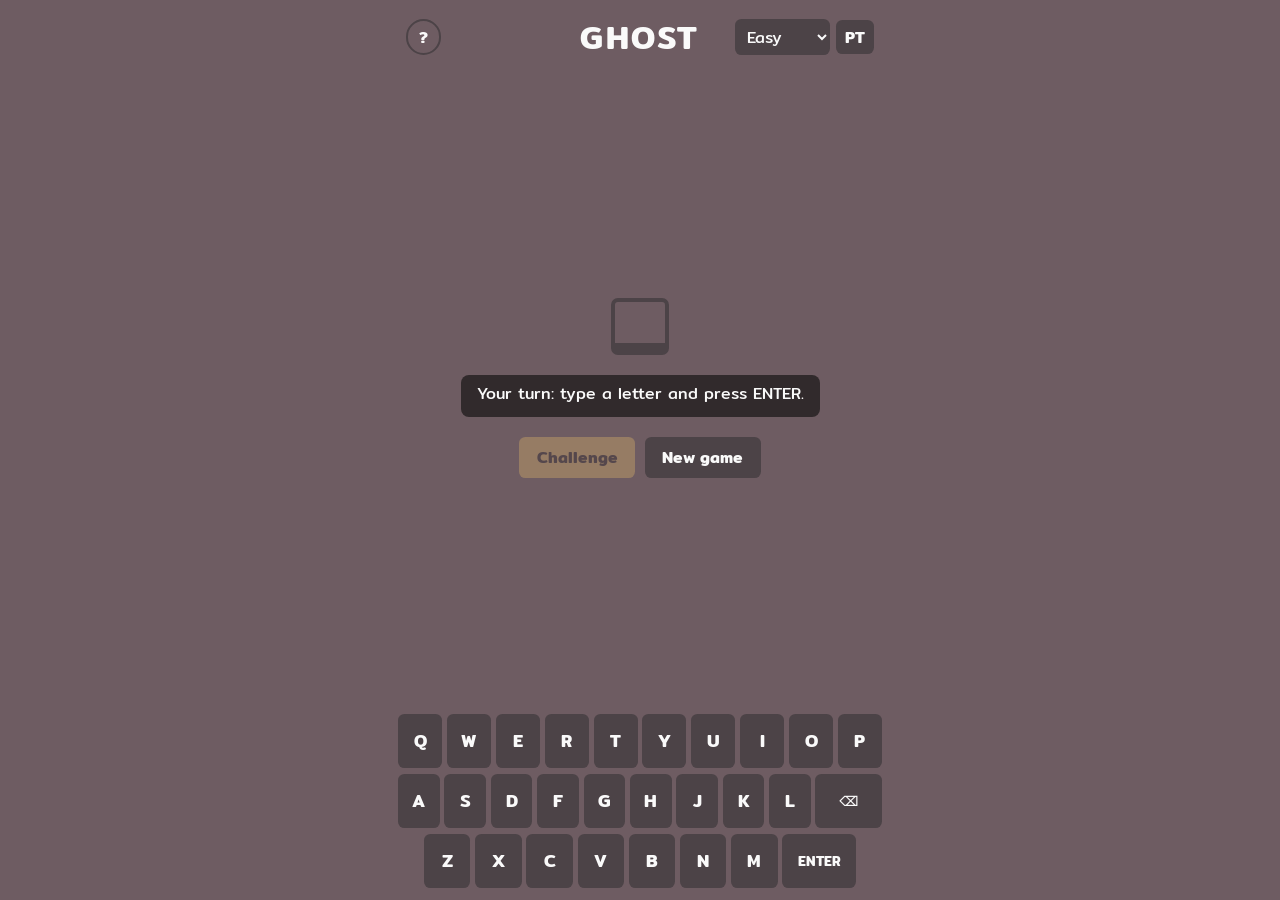
==== docs/en/index.html @ ae569a4e "Versão em inglês em /en/ - dicionário em inglês: 50k palavras mais frequentes ∩ wamerican (29.375 pa" ====
<!DOCTYPE html>
<html lang="en">
<head>
    <meta charset="UTF-8">
    <meta name="viewport" content="width=device-width, initial-scale=1">
    <title>Ghost</title>
    <link rel="icon" href="data:image/svg+xml,%3Csvg xmlns=%22http://www.w3.org/2000/svg%22 viewBox=%220 0 100 100%22%3E%3Crect width=%22100%22 height=%22100%22 rx=%2216%22 fill=%22%233aa394%22/%3E%3Ctext x=%2250%22 y=%2272%22 font-size=%2264%22 font-family=%22sans-serif%22 font-weight=%22bold%22 text-anchor=%22middle%22 fill=%22%23fafafa%22%3EG%3C/text%3E%3C/svg%3E">
    <link rel="preconnect" href="https://fonts.googleapis.com">
    <link rel="preconnect" href="https://fonts.gstatic.com" crossorigin>
    <link href="https://fonts.googleapis.com/css2?family=Mitr:wght@400;600&display=swap" rel="stylesheet">
    <link rel="stylesheet" href="../style.css">
</head>
<body>
    <header>
        <div class="cantos">
            <button class="ajuda" id="abrir-regras" aria-label="How to play">?</button>
        </div>
        <h1>Ghost</h1>
        <div class="cantos">
            <select id="nivel" aria-label="Difficulty">
                <option value="facil">Easy</option>
                <option value="medio">Medium</option>
                <option value="dificil">Hard</option>
            </select>
            <a class="idioma" href="../" hreflang="pt-BR" aria-label="Versão em português">PT</a>
        </div>
    </header>

    <main>
        <div id="tiles" aria-live="polite"></div>
        <div id="status">Loading dictionary…</div>
        <div class="acoes">
            <button id="adicionar" hidden>Add to dictionary</button>
            <button id="desafiar" disabled>Challenge</button>
            <button id="novo">New game</button>
        </div>
    </main>

    <div id="teclado" class="desligado"></div>

    <dialog id="regras">
        <h2>How to play</h2>
        <p>You and the AI take turns adding one letter. Whoever completes a word of 4 or more letters loses.</p>
        <div class="exemplo">
            <div class="tile voce">h</div><div class="tile ia">o</div><div class="tile voce">m</div><div class="tile ia">e</div>
        </div>
        <p>Your letters are yellow and the AI's are green. Here the AI completed "home" and lost.</p>
        <p>Bluffing is allowed: you can play a letter that doesn't start any word.
           If you suspect the AI, press <b>Challenge</b>: it has to show a word that starts with the letters on screen.
           If it does, you lose; if it was bluffing, you win.</p>
        <p>The AI can challenge you too. Then type the rest of a word and press ENTER.</p>
        <form method="dialog"><button>Got it</button></form>
    </dialog>

    <script src="../main.js"></script>
    <script src="ghost.js"></script>
</body>
</html>
---- docs/style.css ----
:root {
    --fundo: #6e5c62;
    --borda: #4c4347;
    --escuro: #312a2c;
    --ia: #3aa394;
    --voce: #d3ad69;
    --texto: #fafafa;
    --tile: 3.6rem;
}
* { box-sizing: border-box; }
html, body { height: 100%; }
body {
    margin: 0;
    background: var(--fundo);
    color: var(--texto);
    font-family: "Mitr", system-ui, sans-serif;
    display: flex;
    flex-direction: column;
    align-items: center;
    -webkit-tap-highlight-color: transparent;
}
button, select { font: inherit; color: inherit; }
button:focus-visible, select:focus-visible { outline: 3px solid var(--voce); outline-offset: 2px; }

/* cabeçalho */
header {
    width: 100%;
    max-width: 500px;
    padding: 0.75rem 1rem;
    display: grid;
    grid-template-columns: minmax(0, 1fr) auto minmax(0, 1fr);
    align-items: center;
}
h1 {
    margin: 0 0.5rem;
    font-size: clamp(1.4rem, 7vw, 2rem);
    font-weight: 600;
    text-transform: uppercase;
    letter-spacing: 0.08em;
}
.cantos { display: flex; gap: 0.4rem; min-width: 0; }
.cantos:first-child { justify-self: start; }
.ajuda {
    width: 2.2rem; height: 2.2rem;
    border-radius: 50%;
    border: 0.125em solid var(--borda);
    background: transparent;
    font-weight: 600;
    cursor: pointer;
}
#nivel {
    justify-self: end;
    background: var(--borda);
    border: none;
    border-radius: 0.4rem;
    padding: 0.3rem 0.5rem;
    cursor: pointer;
}

/* tabuleiro */
main {
    flex: 1;
    width: 100%;
    max-width: 500px;
    padding: 0 1rem;
    display: flex;
    flex-direction: column;
    align-items: center;
    justify-content: center;
    gap: 1.25rem;
}
#tiles {
    display: flex;
    gap: 0.3rem;
    justify-content: center;
    --tile: min(3.6rem, calc((100vw - 2rem) / var(--n, 6) - 0.3rem));
}
.tile {
    width: var(--tile);
    height: var(--tile);
    border-radius: 12%;
    border: 0.125em solid var(--borda);
    display: grid;
    place-items: center;
    font-size: calc(var(--tile) * 0.6);
    font-weight: 600;
    text-transform: uppercase;
    line-height: 1;
}
.tile.voce { background: var(--voce); border-color: var(--voce); color: var(--escuro); }
.tile.ia { background: var(--ia); border-color: var(--ia); }
.tile.revelado { border-style: dashed; border-color: var(--texto); }
.tile.editando { border-bottom-width: 0.35em; }
.tile.defesa { border-color: var(--voce); }
.tile.novo { animation: flip 250ms ease-in; }
.tile.pulo { animation: pulo 120ms ease-out; }
@keyframes flip { 0% { transform: rotateX(90deg); } 100% { transform: rotateX(0); } }
@keyframes pulo { 50% { transform: scale(1.08); } }

#status {
    min-height: 2.6rem;
    max-width: 100%;
    padding: 0.5rem 1rem;
    border-radius: 0.5rem;
    background: var(--escuro);
    text-align: center;
    line-height: 1.4;
}
.acoes { display: flex; gap: 0.6rem; flex-wrap: wrap; justify-content: center; }
.acoes button {
    border: none;
    border-radius: 0.4rem;
    padding: 0.5rem 1.1rem;
    background: var(--borda);
    font-weight: 600;
    cursor: pointer;
}
.acoes #desafiar { background: var(--voce); color: var(--escuro); }
.acoes button:disabled { opacity: 0.4; cursor: default; }

/* teclado */
#teclado {
    width: 100%;
    max-width: 500px;
    padding: 0.75rem 0.5rem calc(0.75rem + env(safe-area-inset-bottom, 0px));
    display: flex;
    flex-direction: column;
    gap: 0.35rem;
}
.linha { display: flex; gap: 0.3rem; justify-content: center; }
.tecla {
    flex: 1;
    max-width: 2.9rem;
    height: 3.4rem;
    border: none;
    border-radius: 0.4rem;
    background: var(--borda);
    font-size: 1.1rem;
    font-weight: 600;
    text-transform: uppercase;
    cursor: pointer;
    padding: 0;
}
.tecla.larga { flex: 1.6; max-width: 4.6rem; font-size: 0.85rem; }
.linha.acentos .tecla { height: 2.6rem; font-size: 1rem; background: var(--escuro); }
.tecla:active { filter: brightness(1.2); }
#teclado.desligado .tecla { opacity: 0.4; pointer-events: none; }

/* regras */
dialog {
    max-width: min(28rem, calc(100vw - 2rem));
    border-radius: 0.75rem;
    background: var(--fundo);
    border: 0.125em solid var(--borda);
    color: var(--texto);
    padding: 1.5rem;
    line-height: 1.5;
}
dialog::backdrop { background: rgb(0 0 0 / 0.5); }
dialog h2 { margin: 0 0 0.75rem; font-size: 1.3rem; }
dialog p { margin: 0 0 0.75rem; }
dialog .exemplo { display: flex; gap: 0.25rem; margin-bottom: 0.75rem; --tile: 2.2rem; }
dialog input {
    width: 100%;
    font: inherit;
    font-size: 1.1rem;
    padding: 0.5rem 0.7rem;
    border-radius: 0.4rem;
    border: 0.125em solid var(--borda);
    background: var(--escuro);
    color: var(--texto);
    margin-bottom: 0.75rem;
}
dialog .linha-botoes { display: flex; gap: 0.5rem; }
dialog button.secundario { background: var(--borda); }
#sugestao-resultado { min-height: 1.5rem; }
dialog button {
    border: none; border-radius: 0.4rem; padding: 0.5rem 1.1rem;
    background: var(--ia); font-weight: 600; cursor: pointer;
}

@media (prefers-reduced-motion: reduce) {
    .tile.novo, .tile.pulo { animation: none; }
}

/* idioma */
.cantos:last-child { justify-self: end; align-items: center; }
.idioma {
    background: var(--borda);
    border-radius: 0.4rem;
    padding: 0.3rem 0.55rem;
    color: var(--texto);
    text-decoration: none;
    font-weight: 600;
}

/* celular: cabeçalho mais compacto para o título não encostar no seletor */
@media (max-width: 480px) {
    h1 { font-size: 1.4rem; }
    #nivel, .idioma { font-size: 0.85rem; padding: 0.25rem 0.4rem; }
}
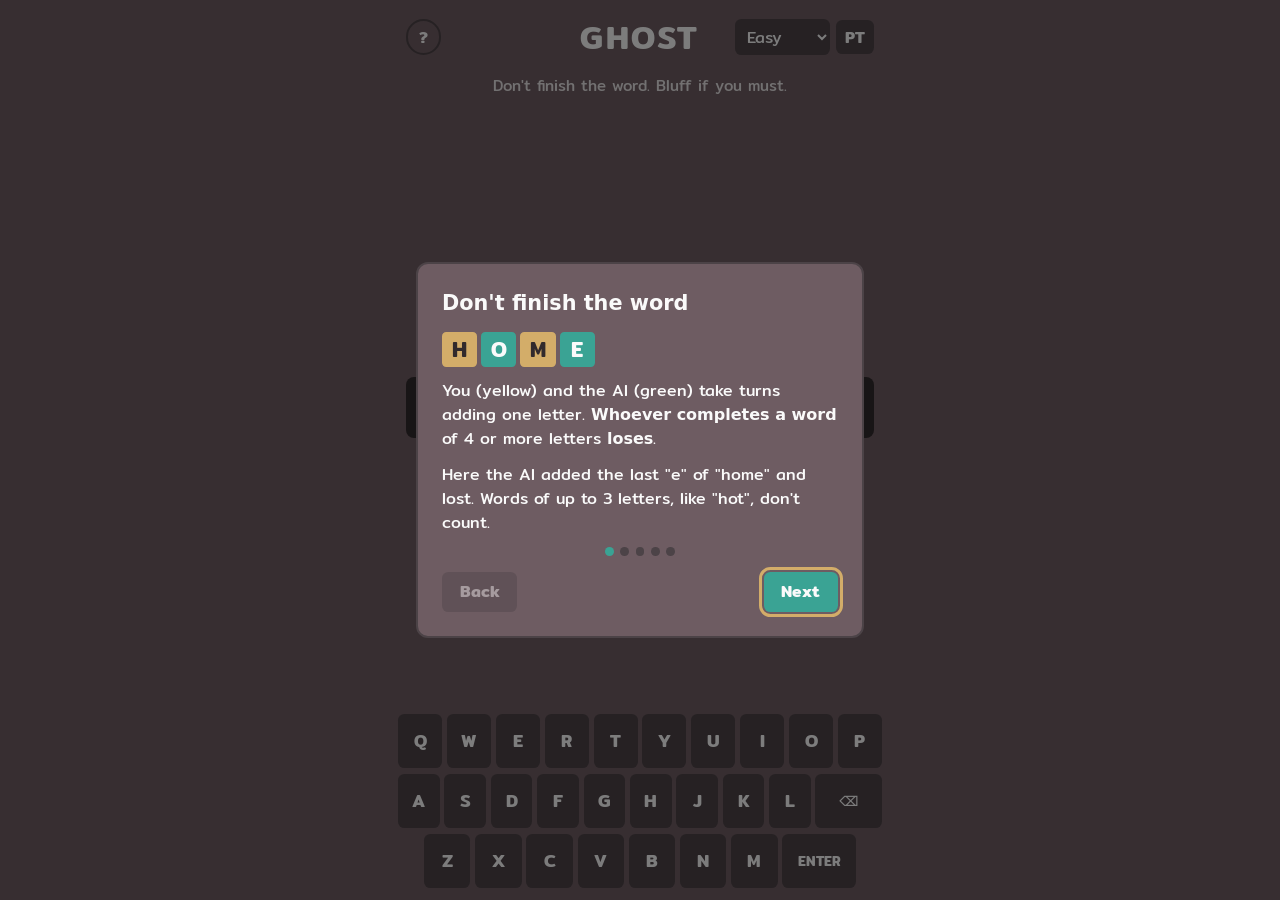
==== commit 677d22c1: "Guia de como jogar em passos (PT e EN) - guia de 5 cartões com exemplos em tiles: não completar pala" ====
--- a/docs/en/index.html
+++ b/docs/en/index.html
@@ -25,31 +25,49 @@
             <a class="idioma" href="../" hreflang="pt-BR" aria-label="Versão em português">PT</a>
         </div>
     </header>
+    <p class="lema">Don't finish the word. Bluff if you must.</p>
 
     <main>
         <div id="tiles" aria-live="polite"></div>
         <div id="status">Loading dictionary…</div>
         <div class="acoes">
             <button id="adicionar" hidden>Add to dictionary</button>
-            <button id="desafiar" disabled>Challenge</button>
+            <button id="desafiar" disabled title="The AI must show a word starting with these letters">Challenge</button>
             <button id="novo">New game</button>
         </div>
     </main>
 
     <div id="teclado" class="desligado"></div>
 
-    <dialog id="regras">
-        <h2>How to play</h2>
-        <p>You and the AI take turns adding one letter. Whoever completes a word of 4 or more letters loses.</p>
-        <div class="exemplo">
-            <div class="tile voce">h</div><div class="tile ia">o</div><div class="tile voce">m</div><div class="tile ia">e</div>
+    <dialog id="regras" aria-label="How to play">
+        <section class="passo">
+            <h2>Don't finish the word</h2>
+            <div class="exemplo"><div class="tile voce">h</div><div class="tile ia">o</div><div class="tile voce">m</div><div class="tile ia">e</div></div>
+            <p>You (yellow) and the AI (green) take turns adding one letter. <b>Whoever completes a word</b> of 4 or more letters <b>loses</b>.</p><p>Here the AI added the last "e" of "home" and lost. Words of up to 3 letters, like "hot", don't count.</p>
+        </section>
+        <section class="passo" hidden>
+            <h2>Every letter must lead to a word</h2>
+            <div class="exemplo"><div class="tile voce">h</div><div class="tile ia">o</div><div class="tile voce">u</div><div class="tile ia revelado">q</div></div>
+            <p>The letters on screen must be <b>the start of some real word</b>.</p><p>"hou" can become "house", "hour", "hours"… but "houq" doesn't start any word.</p>
+        </section>
+        <section class="passo" hidden>
+            <h2>Bluffing</h2>
+            <div class="exemplo"><div class="tile voce">h</div><div class="tile ia">o</div><div class="tile voce">u</div><div class="tile ia">q</div></div>
+            <p>Even so, you can play a letter that leads to no word, <b>pretending you have one in mind</b>. That's a bluff.</p><p>The AI bluffs too, especially when it sees it's losing.</p>
+        </section>
+        <section class="passo" hidden>
+            <h2>Challenge</h2>
+            <p>Suspicious of the AI? Press <b>Challenge</b>. It has to show a word that starts with the letters on screen:</p><ul><li>if it does, <b>you lose</b>;</li><li>if it was bluffing, <b>you win</b>.</li></ul><p>The AI can challenge you too. Then type the rest of the word you had in mind and press ENTER.</p>
+        </section>
+        <section class="passo" hidden>
+            <h2>Levels & dictionary</h2>
+            <p><b>Easy</b>, <b>Medium</b> and <b>Hard</b> change how many moves ahead the AI looks, how many words it knows and how much it bluffs.</p><p class="fonte">Dictionary: the 50,000 most frequent words in movie subtitles (<a href="https://github.com/hermitdave/FrequencyWords" target="_blank" rel="noopener">FrequencyWords</a>, built from OpenSubtitles), keeping only those in the <a href="http://wordlist.aspell.net/" target="_blank" rel="noopener">SCOWL</a> American English word list (wamerican), with 4 or more letters.</p>
+        </section>
+        <div class="pontos" aria-hidden="true"></div>
+        <div class="linha-botoes guia-botoes">
+            <button type="button" class="secundario" id="guia-voltar">Back</button>
+            <button type="button" id="guia-proximo" data-proximo="Next" data-jogar="Play!">Next</button>
         </div>
-        <p>Your letters are yellow and the AI's are green. Here the AI completed "home" and lost.</p>
-        <p>Bluffing is allowed: you can play a letter that doesn't start any word.
-           If you suspect the AI, press <b>Challenge</b>: it has to show a word that starts with the letters on screen.
-           If it does, you lose; if it was bluffing, you win.</p>
-        <p>The AI can challenge you too. Then type the rest of a word and press ENTER.</p>
-        <form method="dialog"><button>Got it</button></form>
     </dialog>
 
     <script src="../main.js"></script>
--- a/docs/style.css
+++ b/docs/style.css
@@ -199,3 +199,21 @@
     h1 { font-size: 1.4rem; }
     #nivel, .idioma { font-size: 0.85rem; padding: 0.25rem 0.4rem; }
 }
+
+/* lema abaixo do título */
+.lema {
+    margin: 0 1rem;
+    font-size: 0.95rem;
+    opacity: 0.85;
+    text-align: center;
+}
+
+/* guia em passos */
+dialog .passo ul { margin: 0 0 0.75rem; padding-left: 1.2rem; }
+dialog .passo a { color: var(--texto); }
+dialog .fonte { font-size: 0.9rem; opacity: 0.9; }
+.pontos { display: flex; gap: 0.4rem; justify-content: center; margin: 0.5rem 0 1rem; }
+.pontos span { width: 0.55rem; height: 0.55rem; border-radius: 50%; background: var(--borda); }
+.pontos span.atual { background: var(--ia); }
+.guia-botoes { justify-content: space-between; }
+.guia-botoes button:disabled { opacity: 0.4; cursor: default; }
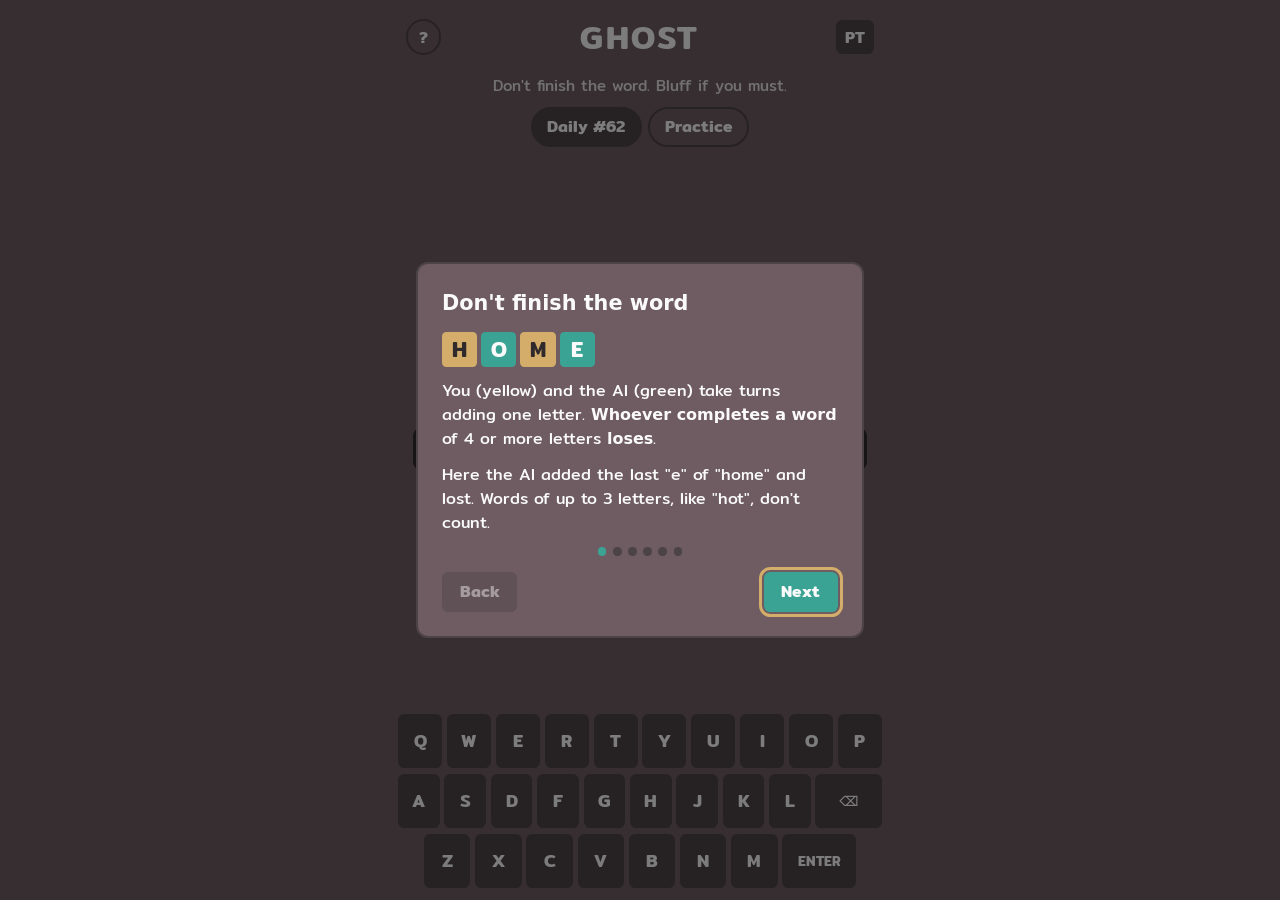
==== commit 714dd438: "feat: desafio do dia com 3 rounds, provocação da IA e compartilhar - docs/daily.js: desafio #N igual" ====
--- a/docs/en/index.html
+++ b/docs/en/index.html
@@ -27,7 +27,13 @@
     </header>
     <p class="lema">Don't finish the word. Bluff if you must.</p>
 
+    <nav class="abas">
+        <button type="button" id="aba-daily" class="ativa">Daily #1</button>
+        <button type="button" id="aba-pratica">Practice</button>
+    </nav>
+
     <main>
+        <div id="rounds" class="rounds" aria-hidden="true"><span></span><span></span><span></span></div>
         <div id="tiles" aria-live="polite"></div>
         <div id="status">Loading dictionary…</div>
         <div class="acoes">
@@ -62,6 +68,12 @@
         <section class="passo" hidden>
             <h2>Levels & dictionary</h2>
             <p><b>Easy</b>, <b>Medium</b> and <b>Hard</b> change how many moves ahead the AI looks, how many words it knows and how much it bluffs.</p><p class="fonte">Dictionary: the 50,000 most frequent words in movie subtitles (<a href="https://github.com/hermitdave/FrequencyWords" target="_blank" rel="noopener">FrequencyWords</a>, built from OpenSubtitles), keeping only those in the <a href="http://wordlist.aspell.net/" target="_blank" rel="noopener">SCOWL</a> American English word list (wamerican), with 4 or more letters.</p>
+            <p id="aviso-metricas" class="fonte" hidden>We count visits and games anonymously, without cookies (GoatCounter).</p>
+        </section>
+        <section class="passo" hidden>
+            <h2>Daily challenge</h2>
+            <p>Every day there's a new challenge, <b>the same for everyone</b>: 3 rounds against the AI, each harder than the last (Easy, Medium, Hard). The AI opens each round with a letter.</p>
+            <p>At the end, share your score without spoiling the words, and come back tomorrow to keep your streak 🔥. Want to train? Use the <b>Practice</b> tab, which doesn't count for the daily.</p>
         </section>
         <div class="pontos" aria-hidden="true"></div>
         <div class="linha-botoes guia-botoes">
@@ -70,7 +82,22 @@
         </div>
     </dialog>
 
+    <dialog id="resultado" aria-labelledby="res-titulo">
+        <h2 id="res-titulo"></h2>
+        <div id="res-rounds" class="res-rounds"></div>
+        <p id="res-placar" class="res-placar"></p>
+        <p id="res-provocacao" class="provocacao"></p>
+        <p id="res-streak"></p>
+        <div class="linha-botoes">
+            <button type="button" id="res-compartilhar"></button>
+            <button type="button" class="secundario" id="res-pratica"></button>
+        </div>
+        <p id="res-copiado" class="fonte" aria-live="polite" hidden></p>
+        <p id="res-proximo" class="fonte"></p>
+    </dialog>
+
     <script src="../main.js"></script>
+    <script src="../daily.js"></script>
     <script src="ghost.js"></script>
 </body>
 </html>
--- a/docs/style.css
+++ b/docs/style.css
@@ -1,3 +1,5 @@
+[hidden] { display: none !important; }
+
 :root {
     --fundo: #6e5c62;
     --borda: #4c4347;
@@ -217,3 +219,47 @@
 .pontos span.atual { background: var(--ia); }
 .guia-botoes { justify-content: space-between; }
 .guia-botoes button:disabled { opacity: 0.4; cursor: default; }
+
+/* a IA te desafiou: o balão fica amarelo e "pulsa" uma vez para chamar atenção */
+#status.alerta {
+    background: var(--voce);
+    color: var(--escuro);
+    font-weight: 600;
+    animation: alerta 400ms ease-out;
+}
+@keyframes alerta { 0% { transform: scale(0.94); } 60% { transform: scale(1.04); } 100% { transform: scale(1); } }
+@media (prefers-reduced-motion: reduce) { #status.alerta { animation: none; } }
+
+/* abas: desafio do dia | prática */
+.abas { display: flex; gap: 0.4rem; justify-content: center; margin: 0.6rem 1rem 0; }
+.abas button {
+    border: none;
+    border-radius: 999px;
+    padding: 0.35rem 0.9rem;
+    background: transparent;
+    border: 0.125em solid var(--borda);
+    font-weight: 600;
+    cursor: pointer;
+}
+.abas button.ativa { background: var(--borda); }
+
+/* indicador dos 3 rounds do desafio do dia */
+.rounds { display: flex; gap: 0.5rem; }
+.rounds span {
+    width: 0.8rem; height: 0.8rem; border-radius: 50%;
+    border: 0.125em solid var(--borda);
+}
+.rounds span.atual { border-color: var(--texto); }
+.rounds span.voce { background: var(--ia); border-color: var(--ia); }
+.rounds span.ia { background: #c4554d; border-color: #c4554d; }
+
+/* resultado do dia */
+#resultado { text-align: center; }
+#resultado h2 { font-size: 1.6rem; }
+.res-rounds { display: flex; gap: 0.4rem; justify-content: center; margin-bottom: 0.75rem; }
+.res-round { padding: 0.35rem 0.7rem; border-radius: 0.4rem; font-weight: 600; }
+.res-round.voce { background: var(--ia); }
+.res-round.ia { background: #c4554d; }
+.res-placar { font-size: 1.5rem; font-weight: 600; margin-bottom: 0.25rem; }
+.provocacao { font-size: 1.15rem; font-style: italic; }
+#resultado .linha-botoes { justify-content: center; margin-bottom: 0.5rem; }
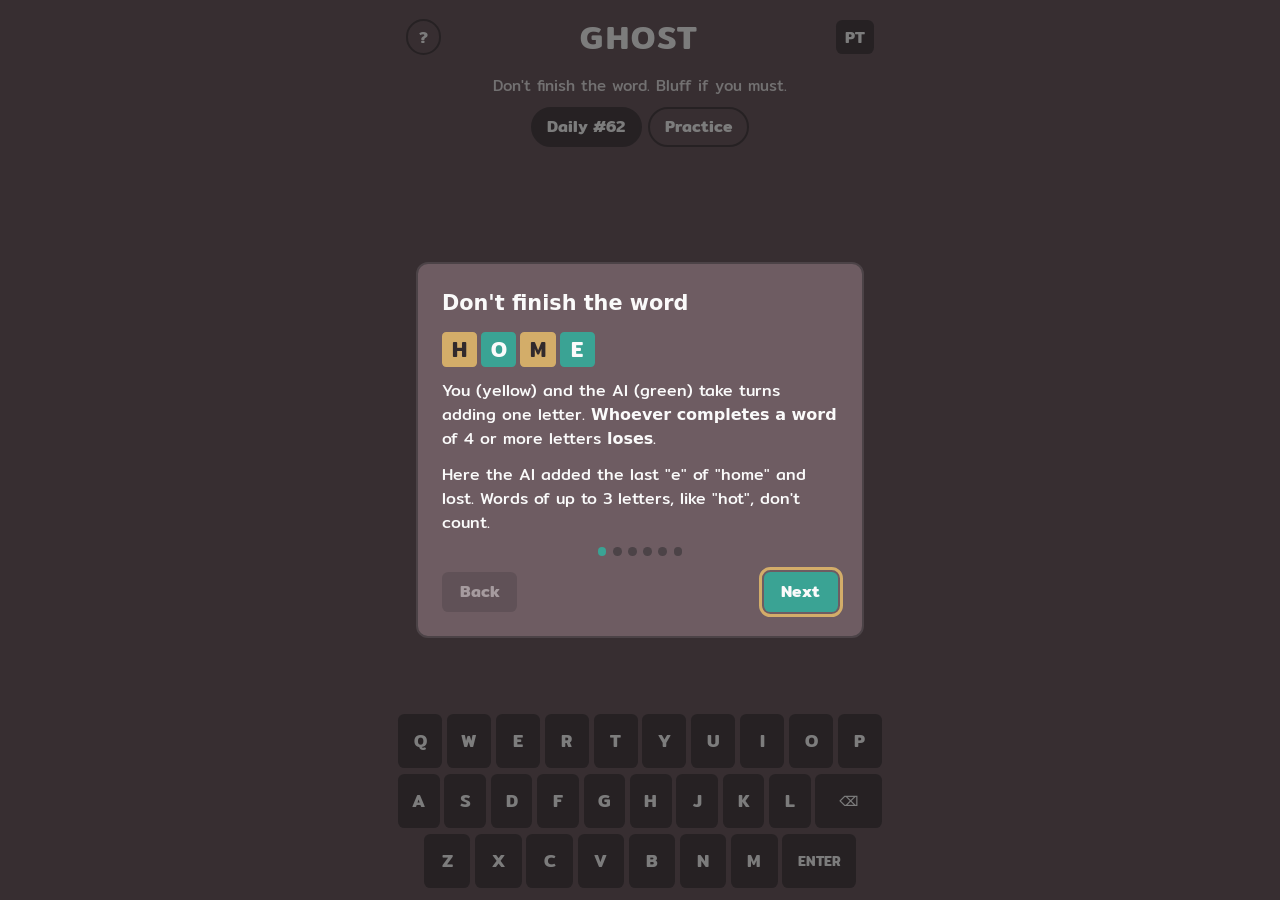
==== commit afbda801: "fix: desafio do dia alterna quem começa e abre o resultado sozinho - você abre os rounds 1 e 3; a IA" ====
--- a/docs/en/index.html
+++ b/docs/en/index.html
@@ -72,7 +72,7 @@
         </section>
         <section class="passo" hidden>
             <h2>Daily challenge</h2>
-            <p>Every day there's a new challenge, <b>the same for everyone</b>: 3 rounds against the AI, each harder than the last (Easy, Medium, Hard). The AI opens each round with a letter.</p>
+            <p>Every day there's a new challenge, <b>the same for everyone</b>: 3 rounds against the AI, each harder than the last (Easy, Medium, Hard). You open rounds 1 and 3; in round 2 the AI opens with the letter of the day.</p>
             <p>At the end, share your score without spoiling the words, and come back tomorrow to keep your streak 🔥. Want to train? Use the <b>Practice</b> tab, which doesn't count for the daily.</p>
         </section>
         <div class="pontos" aria-hidden="true"></div>
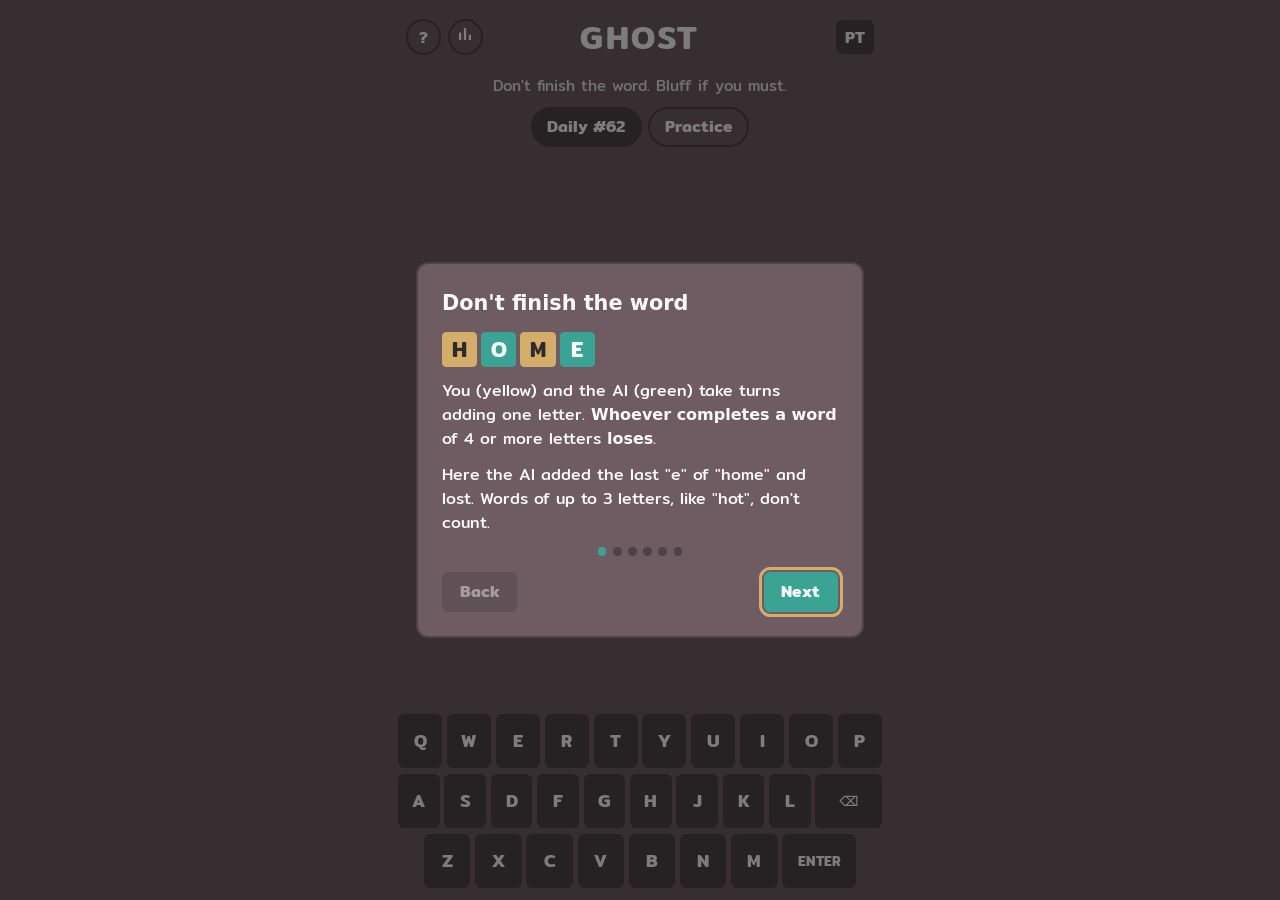
==== commit 80c07b22: "feat: tela de progresso no estilo do term.ooo com a fala da IA em destaque - balão de fala do fantas" ====
--- a/docs/en/index.html
+++ b/docs/en/index.html
@@ -14,6 +14,7 @@
     <header>
         <div class="cantos">
             <button class="ajuda" id="abrir-regras" aria-label="How to play">?</button>
+            <button class="ajuda" id="abrir-progresso" aria-label="See progress"><svg viewBox="0 0 24 24" width="18" height="18" aria-hidden="true"><path fill="currentColor" d="M4 20h3V10H4v10zm6.5 0h3V4h-3v16zM17 20h3v-7h-3v7z"/></svg></button>
         </div>
         <h1>Ghost</h1>
         <div class="cantos">
@@ -82,18 +83,45 @@
         </div>
     </dialog>
 
-    <dialog id="resultado" aria-labelledby="res-titulo">
-        <h2 id="res-titulo"></h2>
-        <div id="res-rounds" class="res-rounds"></div>
-        <p id="res-placar" class="res-placar"></p>
-        <p id="res-provocacao" class="provocacao"></p>
-        <p id="res-streak"></p>
-        <div class="linha-botoes">
-            <button type="button" id="res-compartilhar"></button>
-            <button type="button" class="secundario" id="res-pratica"></button>
+    <dialog id="resultado" aria-labelledby="res-ia-rotulo">
+        <section id="res-hoje">
+            <div class="fala-ia">
+                <div class="avatar-ia" aria-hidden="true">👻</div>
+                <div class="fala-corpo">
+                    <p id="res-ia-rotulo" class="fala-rotulo"></p>
+                    <div class="balao">
+                        <p id="res-fala" class="fala-principal"></p>
+                        <p id="res-fala2" class="fala-segunda"></p>
+                    </div>
+                </div>
+            </div>
+            <div class="hoje">
+                <span id="res-titulo" class="hoje-titulo"></span>
+                <span id="res-rounds" class="res-rounds"></span>
+                <span id="res-placar" class="res-placar"></span>
+            </div>
+        </section>
+
+        <h3 id="res-progresso-titulo" class="res-secao"></h3>
+        <div class="stats">
+            <div><span id="st-jogos" class="stat-num"></span><span id="st-jogos-rot" class="stat-rot"></span></div>
+            <div><span id="st-pct" class="stat-num"></span><span id="st-pct-rot" class="stat-rot"></span></div>
+            <div><span id="st-seq" class="stat-num"></span><span id="st-seq-rot" class="stat-rot"></span></div>
+            <div><span id="st-max" class="stat-num"></span><span id="st-max-rot" class="stat-rot"></span></div>
+        </div>
+
+        <h3 id="res-dist-titulo" class="res-secao"></h3>
+        <div id="res-dist" class="distribuicao"></div>
+
+        <div class="rodape-resultado">
+            <div class="contagem-bloco">
+                <span id="res-proximo-rot" class="stat-rot"></span>
+                <span id="res-proximo" class="contagem"></span>
+            </div>
+            <button type="button" id="res-compartilhar" class="compartilhe"><span id="res-compartilhar-txt"></span><svg viewBox="0 0 24 24" width="18" height="18" aria-hidden="true"><path fill="currentColor" d="M18 16a3 3 0 0 0-2.4 1.2l-6.7-3.4a3 3 0 0 0 0-1.6l6.7-3.4A3 3 0 1 0 15 7c0 .3 0 .5.1.8L8.4 11.2a3 3 0 1 0 0 3.6l6.7 3.4A3 3 0 1 0 18 16z"/></svg></button>
         </div>
         <p id="res-copiado" class="fonte" aria-live="polite" hidden></p>
-        <p id="res-proximo" class="fonte"></p>
+        <button type="button" class="link" id="res-pratica"></button>
     </dialog>
 
     <script src="../main.js"></script>
--- a/docs/style.css
+++ b/docs/style.css
@@ -253,13 +253,90 @@
 .rounds span.voce { background: var(--ia); border-color: var(--ia); }
 .rounds span.ia { background: #c4554d; border-color: #c4554d; }
 
-/* resultado do dia */
-#resultado { text-align: center; }
-#resultado h2 { font-size: 1.6rem; }
-.res-rounds { display: flex; gap: 0.4rem; justify-content: center; margin-bottom: 0.75rem; }
-.res-round { padding: 0.35rem 0.7rem; border-radius: 0.4rem; font-weight: 600; }
-.res-round.voce { background: var(--ia); }
-.res-round.ia { background: #c4554d; }
-.res-placar { font-size: 1.5rem; font-weight: 600; margin-bottom: 0.25rem; }
-.provocacao { font-size: 1.15rem; font-style: italic; }
-#resultado .linha-botoes { justify-content: center; margin-bottom: 0.5rem; }
+/* progresso: resultado do dia + estatísticas (no estilo do term.ooo) */
+#resultado {
+    background: var(--escuro);
+    border-color: var(--escuro);
+    width: min(30rem, calc(100vw - 2rem));
+    max-width: none;
+    text-align: center;
+}
+
+/* a fala da IA é a peça principal */
+.fala-ia { display: flex; gap: 0.75rem; align-items: flex-end; text-align: left; margin-bottom: 0.9rem; }
+.avatar-ia {
+    flex: none;
+    width: 3.2rem; height: 3.2rem;
+    border-radius: 50%;
+    background: var(--ia);
+    display: grid; place-items: center;
+    font-size: 1.9rem;
+}
+.fala-corpo { min-width: 0; flex: 1; }
+.fala-rotulo { margin: 0 0 0.35rem; font-size: 0.85rem; opacity: 0.8; }
+.balao {
+    position: relative;
+    background: var(--texto);
+    color: var(--escuro);
+    border-radius: 1rem 1rem 1rem 0.25rem;
+    padding: 0.8rem 1rem;
+}
+/* rabicho apontando para o fantasma */
+.balao::before {
+    content: "";
+    position: absolute;
+    left: -0.5rem; bottom: 0;
+    border: 0.5rem solid transparent;
+    border-right-color: var(--texto);
+    border-bottom-color: var(--texto);
+}
+.fala-principal { margin: 0; font-size: clamp(1.25rem, 5.2vw, 1.6rem); font-weight: 600; line-height: 1.2; min-height: 1.2em; }
+.fala-segunda { margin: 0.4rem 0 0; font-size: 0.95rem; line-height: 1.35; }
+
+.hoje { display: flex; gap: 0.6rem; justify-content: center; align-items: baseline; flex-wrap: wrap; margin-bottom: 0.4rem; }
+.hoje-titulo { font-weight: 600; opacity: 0.8; }
+.res-rounds { letter-spacing: 0.15rem; }
+.res-placar { font-weight: 600; font-size: 1.1rem; }
+
+.res-secao { margin: 1rem 0 0.6rem; font-size: 1.05rem; font-weight: 600; }
+
+.stats { display: grid; grid-template-columns: repeat(4, 1fr); gap: 0.25rem; }
+.stats > div { display: flex; flex-direction: column; align-items: center; }
+.stat-num { font-size: clamp(1.6rem, 7vw, 2.1rem); font-weight: 600; line-height: 1.1; font-variant-numeric: tabular-nums; }
+.stat-rot { font-size: 0.78rem; line-height: 1.2; opacity: 0.85; }
+
+.distribuicao { display: flex; flex-direction: column; gap: 0.3rem; text-align: left; }
+.dist-linha { display: flex; align-items: center; gap: 0.5rem; }
+.dist-rotulo { flex: none; width: 2.8rem; font-weight: 600; font-size: 0.9rem; font-variant-numeric: tabular-nums; }
+.barra {
+    background: var(--ia);
+    border-radius: 0.2rem;
+    padding: 0.1rem 0.45rem;
+    text-align: right;
+    font-weight: 600;
+    font-size: 0.85rem;
+}
+.barra.zero { background: var(--borda); width: 1.8rem; text-align: center; }
+.barra.hoje { background: var(--voce); color: var(--escuro); }
+
+.rodape-resultado {
+    display: flex; align-items: center; justify-content: space-between; gap: 1rem;
+    flex-wrap: wrap;
+    margin-top: 1.2rem;
+}
+.contagem-bloco { display: flex; flex-direction: column; align-items: center; }
+.contagem { font-size: 1.8rem; font-weight: 600; font-variant-numeric: tabular-nums; line-height: 1.1; }
+dialog button.compartilhe {
+    display: inline-flex; align-items: center; gap: 0.5rem;
+    background: var(--ia);
+    padding: 0.7rem 1.2rem;
+    font-size: 1.05rem;
+}
+dialog button.link {
+    background: none;
+    padding: 0.4rem;
+    margin-top: 0.6rem;
+    text-decoration: underline;
+    font-weight: 400;
+    opacity: 0.85;
+}
